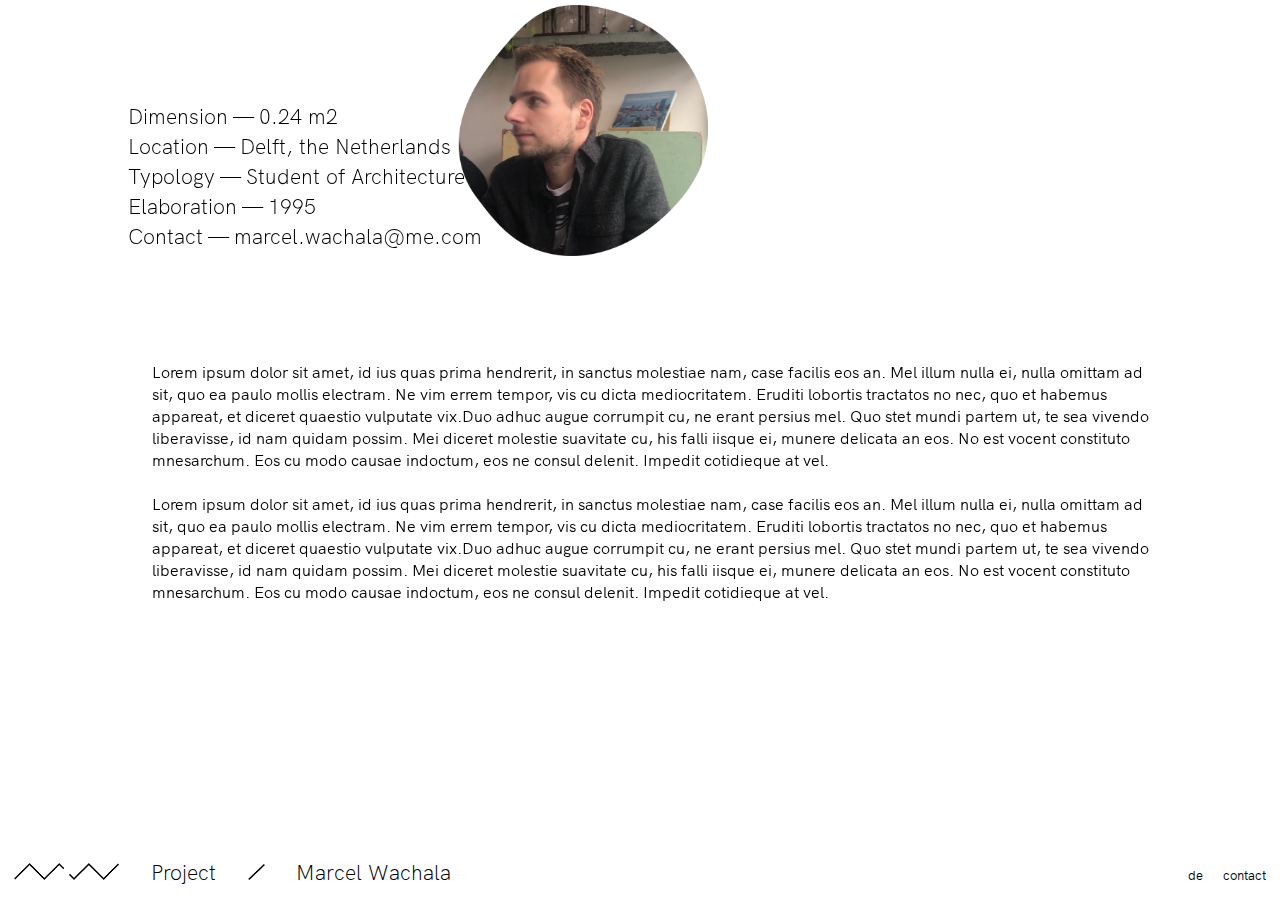
==== contact.html @ 0041d4db "b3" ====
<!DOCTYPE html>
<html>

<head>
    <meta charset="utf-8" />
    <meta name="viewport" content="width=device-width,initial-scale=1,user-scalable=yes">
    <title>Marcel Wachala — Portfolio</title>
    <link rel="icon" type="image/png" href="img/icons/squareLogo.png">
    <link rel="stylesheet" href="css/style6.css" />
    <script type="text/javascript" src="js/jquery-3.1.1.min.js"></script>
    <script type="text/javascript" src="js/C.js"></script>
    <script type="text/javascript" src="js/height.js"></script>
     <script type="text/javascript" src="js/me.js"></script>
</head>

<body>

    <div class="Container">
        <div class="subContainer">
            <div id="words">
                <div id="info">
                    <div id="list">
                        <h1>
                            Dimension — 0.24 m2<br>
                            Location — Delft, the Netherlands<br>
                            Typology — Student of Architecture<br>
                            Elaboration — 1995<br>
                            Contact — <a href="mailto:marcel.wachala@me.com"> marcel.wachala@me.com</a><br>
                        </h1>
                    </div>
                        <div id="text">
                            <p>
                                Lorem ipsum dolor sit amet, id ius quas prima hendrerit, in sanctus molestiae nam, case facilis eos an. Mel illum nulla ei, nulla omittam ad sit, quo ea paulo mollis electram. Ne vim errem tempor, vis cu dicta mediocritatem. Eruditi lobortis tractatos no nec, quo et habemus appareat, et diceret quaestio vulputate vix.Duo adhuc augue corrumpit cu, ne erant persius mel. Quo stet mundi partem ut, te sea vivendo liberavisse, id nam quidam possim. Mei diceret molestie suavitate cu, his falli iisque ei, munere delicata an eos. No est vocent constituto mnesarchum. Eos cu modo causae indoctum, eos ne consul delenit. Impedit cotidieque at vel.
                                <br><br>
                                Lorem ipsum dolor sit amet, id ius quas prima hendrerit, in sanctus molestiae nam, case facilis eos an. Mel illum nulla ei, nulla omittam ad sit, quo ea paulo mollis electram. Ne vim errem tempor, vis cu dicta mediocritatem. Eruditi lobortis tractatos no nec, quo et habemus appareat, et diceret quaestio vulputate vix.Duo adhuc augue corrumpit cu, ne erant persius mel. Quo stet mundi partem ut, te sea vivendo liberavisse, id nam quidam possim. Mei diceret molestie suavitate cu, his falli iisque ei, munere delicata an eos. No est vocent constituto mnesarchum. Eos cu modo causae indoctum, eos ne consul delenit. Impedit cotidieque at vel.
                            </p>
                        </div>
                    </div>
                </div>
            </div>
        </div>

    <div style="overflow:hidden;">
        <img id="me" src="img/contact/me.png" alt="missing image" />
    </div>

    <div class="navbar">
        <a style="cursor: pointer" onclick="javascript: window.location = 'index.html';" id="logo"><img src="img/icons/logoR.png" alt="missing picture" /></a>
        <div class="dropup">
            <button class="dropbtn">Project</button>
            <div class="dropup-content">
                <a id="01" style="cursor: pointer" onclick="javascript: window.location = 'InfozentraleAufDemVollgut.html';">01</a>
                <a id="02" style="cursor: pointer" onclick="javascript: window.location = 'SuperSalon36.html';">02</a>
                <a id="03" style="cursor: pointer" onclick="javascript: window.location = 'MuseumOfTwo.html';">03</a>
                <a id="04" style="cursor: pointer" onclick="javascript: window.location = 'DriveInLiving.html';">04</a>
            </div>
        </div>
        <div class="titles">
            <span id="slash"><img src="img/icons/slash.png" alt="missing picture" /></span>
            <span id="MW">M<wbr>a<wbr>r<wbr>c<wbr>e<wbr>l W<wbr>a<wbr>c<wbr>h<wbr>a<wbr>l<wbr>a<wbr> <wbr></span>
            <span id="INZE">I<wbr>n<wbr>f<wbr>o<wbr>z<wbr>e<wbr>n<wbr>t<wbr>r<wbr>a<wbr>l<wbr>e a<wbr>u<wbr>f d<wbr>e<wbr>m V<wbr>o<wbr>l<wbr>l<wbr>g<wbr>u<wbr>t<wbr> <wbr></span>
            <span id="SUSA">S<wbr>u<wbr>p<wbr>e<wbr>r S<wbr>a<wbr>l<wbr>o<wbr>n 3<wbr>6<wbr> <wbr></span>
            <span id="MOT">M<wbr>u<wbr>s<wbr>e<wbr>u<wbr>m o<wbr>f T<wbr>w<wbr>o<wbr> <wbr></span>
            <span id="DIL">D<wbr>r<wbr>i<wbr>v<wbr>e I<wbr>n, L<wbr>i<wbr>v<wbr>i<wbr>n<wbr>g<wbr> <wbr></span>
        </div>
        <div class="right">
            <a class="extra" style="cursor: pointer" onclick="javascript: window.location = '#home';">de</a>
            <a class="extra" id="con" style="cursor: pointer" onclick="javascript: window.location = 'contact.html';">contact</a>
        </div>
    </div>
</body>

</div>
</body>

</html>
---- css/style6.css ----
/* BASE SETTINGS */
body {
    margin: 0;
    height: 100%;
    -webkit-text-size-adjust: 100%;
}

::-moz-selection {
    color: #1898f8;
    background: transparent;
    text-shadow: none;
}

::selection {
    color: #1898f8;
    background: transparent;
    text-shadow: none;
}

@font-face {
    font-family: HKGroteskRegular;
    src: url("../fonts/hkgrotesk-regular-webfont.woff2") format("woff2"),
        url("fonts/hkgrotesk-regular-webfont.woff") format("woff");
}

@font-face {
    font-family: HKGroteskLight;
    src: url("../fonts/hkgrotesk-light-webfont.woff2") format("woff2"),
        url("fonts/hkgrotesk-light-webfont.woff") format("woff");
}

/* NAVBAR */

a {
    color: black;
    text-decoration: none;
}

a:hover {
    color: red;
    text-decoration: none;
}

p {
    font-family: HKGroteskRegular;
}

.navbar {
    background-color: white;
    position: fixed;
    bottom: 0;
    left: 14px;
    width: calc(100% - 28px);
}

#logo {
    display: inline;
    background-color: transparent;
    padding: 14px;
    padding-left: 0px;
}

#logo img {
    height: 17px;
}

.dropup {
    position: relative;
    display: inline-block;
}

.dropbtn {
    background-color: transparent;
    color: black;
    padding: 14px;
    font-size: 21px;
    font-family: HKGroteskLight;
    border: none;
}

.dropup-content {
    display: none;
    position: absolute;
    background-color: white;
    width: 92.86px;
    bottom: 53px;
    z-index: 1;
}

.dropup-content a {
    color: black;
    padding: 16px;
    text-decoration: none;
    display: block;
    text-align: center;
    font-size: 21px;
    font-family: HKGroteskLight;
}

.titles {
    color: black;
    display: inline;
    hyphens: manual;
    padding-left: 14px;
    font-size: 21px;
    font-family: HKGroteskLight;
    line-height: 53px;
}

.right {
    display: inline;
    float: right;
    padding-top: 23px;
    padding-bottom: 16px;
}

.extra {
    padding: 16px;
    padding-right: 0px;
    font-size: 13px;
    font-family: HKGroteskRegular;
    text-decoration: none;
    color: black;
    text-align: center;
}

#slash img {
    height: 16.5px;
}

#slash {
    padding-right: 25px;
    display: inline;
}

#PH {
    padding-left: 47.5px;
    background: transparent;
    color: transparent;
    display: none;
    -webkit-touch-callout: none;
    -webkit-user-select: none;
    -khtml-user-select: none;
    -moz-user-select: none;
    -ms-user-select: none;
    user-select: none;
}

#PH::-moz-selection #PH {
    color: transparent;
    background: transparent;
    text-shadow: none;
}

#PH::selection {
    color: transparent;
    background: transparent;
    text-shadow: none;
}

#MW {
    display: inline;
    padding-right: 114.98px;
}

#INZE {
    display: none;
}

#SUSA {
    display: none;
    padding-right: 125px;
}

#MOT {
    display: none;
    padding-right: 116.01px;
}

#DIL {
    display: none;
    padding-right: 127.56px;
}

.dropup-content a:hover {
    color: #ff0000;
}

.dropup:hover .dropup-content {
    display: block;
}

.extra:hover {
    color: #ff0000;
}

/* SLIDER */

h1 {
    font-family: HKGroteskLight;
    font-weight: normal;
    font-size: 21px;
}

#info {
    max-width: 1800px;
    position: relative;
    left: 50%;
    transform: translate(-50%, 50%);
}

#list {
    margin-left: 10%;
    margin-left: 10%;
    margin-top: 50px;
    display: block;
    max-width: 1000px;
    float: left;
}

#text {
    display: block;
    margin-right: 10%;
    margin-left: 10%;
    max-width: 1000px;
    margin-top: 80px;
    padding-bottom: 116px;
    float: right;
}

* {
    box-sizing: border-box;
}

/* SLIDER CONTAINS */

.Container {
    width: 100%;
    height: 100vh;
}

.mySlides {
    display: none;
}

.subContainer {
    position: absolute;
    width: 100%;
    top: 35.84px;
}

.Picture {
    max-height: 100%;
    max-width: calc(100% - 71.68px);
    position: relative;
    top: 50%;
    left: 50%;
    transform: translate(-50%, -50%);
}

/* Next Button */

.arrowL {
    height: 31px;
    margin: 7px;
    opacity: 0%;
}

.arrowR {
    height: 31px;
    margin: 7px;
    opacity: 0%;
}

.next {
    cursor: url("../img/icons/arrow_right.png") 2 2, auto;
    position: absolute;
    right: 0;
    width: auto;
    padding-left: 50%;
}

/* Prev Button */

.prev {
    cursor: url("../img/icons/arrow_left.png"), auto;
    position: absolute;
    width: auto;
    padding-right: 50%;
}

@media (hover: none) {
    .arrowL {
        opacity: 100%;
    }

    .arrowR {
        opacity: 100%;
    }

    .next {
        cursor: pointer;
    }

    .prev {
        cursor: pointer;
    }
}

.skipper {
    position: absolute;
    top: 23px;
    right: 0;
    transform: rotate(-90deg) translate(-28.32px, +28.32px);
    font-family: HKGroteskRegular;
    font-size: 13px;
    padding: 12px;
}

.skipper:hover {
    color: red;
}

#me {
    position: fixed;
    display: block;
    z-index: -1;
    top: 5px;
    left: calc(10% + 330px);
    width: 250px;
}

@media screen and (max-width: 700px) {
    #me {
        left: calc(10% + 300px);
    }

    #list {
        margin-top: 130px;
    }
}
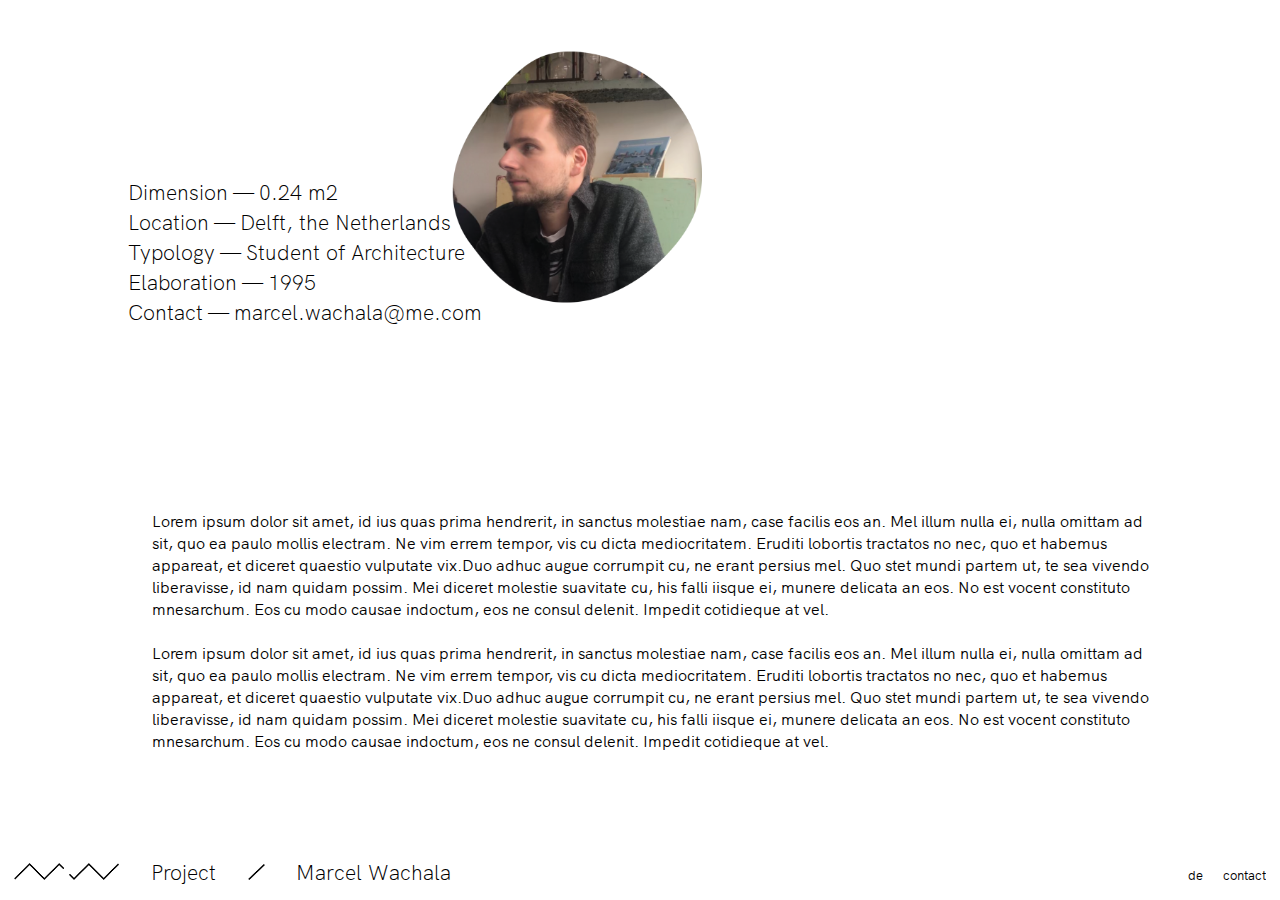
==== commit f0c63950: "b4" ====
--- a/contact.html
+++ b/contact.html
@@ -10,13 +10,13 @@
     <script type="text/javascript" src="js/jquery-3.1.1.min.js"></script>
     <script type="text/javascript" src="js/C.js"></script>
     <script type="text/javascript" src="js/height.js"></script>
-     <script type="text/javascript" src="js/me.js"></script>
+    <script type="text/javascript" src="js/me.js"></script>
 </head>
 
 <body>
 
     <div class="Container">
-        <div class="subContainer">
+        <div class="subContainer" style="overflow-x: hidden;">
             <div id="words">
                 <div id="info">
                     <div id="list">
@@ -28,20 +28,19 @@
                             Contact — <a href="mailto:marcel.wachala@me.com"> marcel.wachala@me.com</a><br>
                         </h1>
                     </div>
-                        <div id="text">
-                            <p>
-                                Lorem ipsum dolor sit amet, id ius quas prima hendrerit, in sanctus molestiae nam, case facilis eos an. Mel illum nulla ei, nulla omittam ad sit, quo ea paulo mollis electram. Ne vim errem tempor, vis cu dicta mediocritatem. Eruditi lobortis tractatos no nec, quo et habemus appareat, et diceret quaestio vulputate vix.Duo adhuc augue corrumpit cu, ne erant persius mel. Quo stet mundi partem ut, te sea vivendo liberavisse, id nam quidam possim. Mei diceret molestie suavitate cu, his falli iisque ei, munere delicata an eos. No est vocent constituto mnesarchum. Eos cu modo causae indoctum, eos ne consul delenit. Impedit cotidieque at vel.
-                                <br><br>
-                                Lorem ipsum dolor sit amet, id ius quas prima hendrerit, in sanctus molestiae nam, case facilis eos an. Mel illum nulla ei, nulla omittam ad sit, quo ea paulo mollis electram. Ne vim errem tempor, vis cu dicta mediocritatem. Eruditi lobortis tractatos no nec, quo et habemus appareat, et diceret quaestio vulputate vix.Duo adhuc augue corrumpit cu, ne erant persius mel. Quo stet mundi partem ut, te sea vivendo liberavisse, id nam quidam possim. Mei diceret molestie suavitate cu, his falli iisque ei, munere delicata an eos. No est vocent constituto mnesarchum. Eos cu modo causae indoctum, eos ne consul delenit. Impedit cotidieque at vel.
-                            </p>
-                        </div>
+                    <span id="bun">
+                        <img id="me" src="img/contact/me.png" alt="missing image" />
+                    </span>
+                    <div id="text">
+                        <p>
+                            Lorem ipsum dolor sit amet, id ius quas prima hendrerit, in sanctus molestiae nam, case facilis eos an. Mel illum nulla ei, nulla omittam ad sit, quo ea paulo mollis electram. Ne vim errem tempor, vis cu dicta mediocritatem. Eruditi lobortis tractatos no nec, quo et habemus appareat, et diceret quaestio vulputate vix.Duo adhuc augue corrumpit cu, ne erant persius mel. Quo stet mundi partem ut, te sea vivendo liberavisse, id nam quidam possim. Mei diceret molestie suavitate cu, his falli iisque ei, munere delicata an eos. No est vocent constituto mnesarchum. Eos cu modo causae indoctum, eos ne consul delenit. Impedit cotidieque at vel.
+                            <br><br>
+                            Lorem ipsum dolor sit amet, id ius quas prima hendrerit, in sanctus molestiae nam, case facilis eos an. Mel illum nulla ei, nulla omittam ad sit, quo ea paulo mollis electram. Ne vim errem tempor, vis cu dicta mediocritatem. Eruditi lobortis tractatos no nec, quo et habemus appareat, et diceret quaestio vulputate vix.Duo adhuc augue corrumpit cu, ne erant persius mel. Quo stet mundi partem ut, te sea vivendo liberavisse, id nam quidam possim. Mei diceret molestie suavitate cu, his falli iisque ei, munere delicata an eos. No est vocent constituto mnesarchum. Eos cu modo causae indoctum, eos ne consul delenit. Impedit cotidieque at vel.
+                        </p>
                     </div>
                 </div>
             </div>
         </div>
-
-    <div style="overflow:hidden;">
-        <img id="me" src="img/contact/me.png" alt="missing image" />
     </div>
 
     <div class="navbar">
--- a/css/style6.css
+++ b/css/style6.css
@@ -212,7 +212,7 @@
 #list {
     margin-left: 10%;
     margin-left: 10%;
-    margin-top: 50px;
+    margin-top: 0px;
     display: block;
     max-width: 1000px;
     float: left;
@@ -322,20 +322,22 @@
 }
 
 #me {
-    position: fixed;
-    display: block;
+    display: block;
+    position: relative;
+    top: -110px;
     z-index: -1;
-    top: 5px;
-    left: calc(10% + 330px);
+    left: -30px;
     width: 250px;
 }
 
-@media screen and (max-width: 700px) {
+@media only screen and (max-width: 665px) {
     #me {
-        left: calc(10% + 300px);
-    }
-
+        position: absolute;
+        left: calc(100% - 150px);
+        top:0px;
+    }
+    
     #list {
-        margin-top: 130px;
-    }
-}
+        margin-top: 150px;
+    }
+}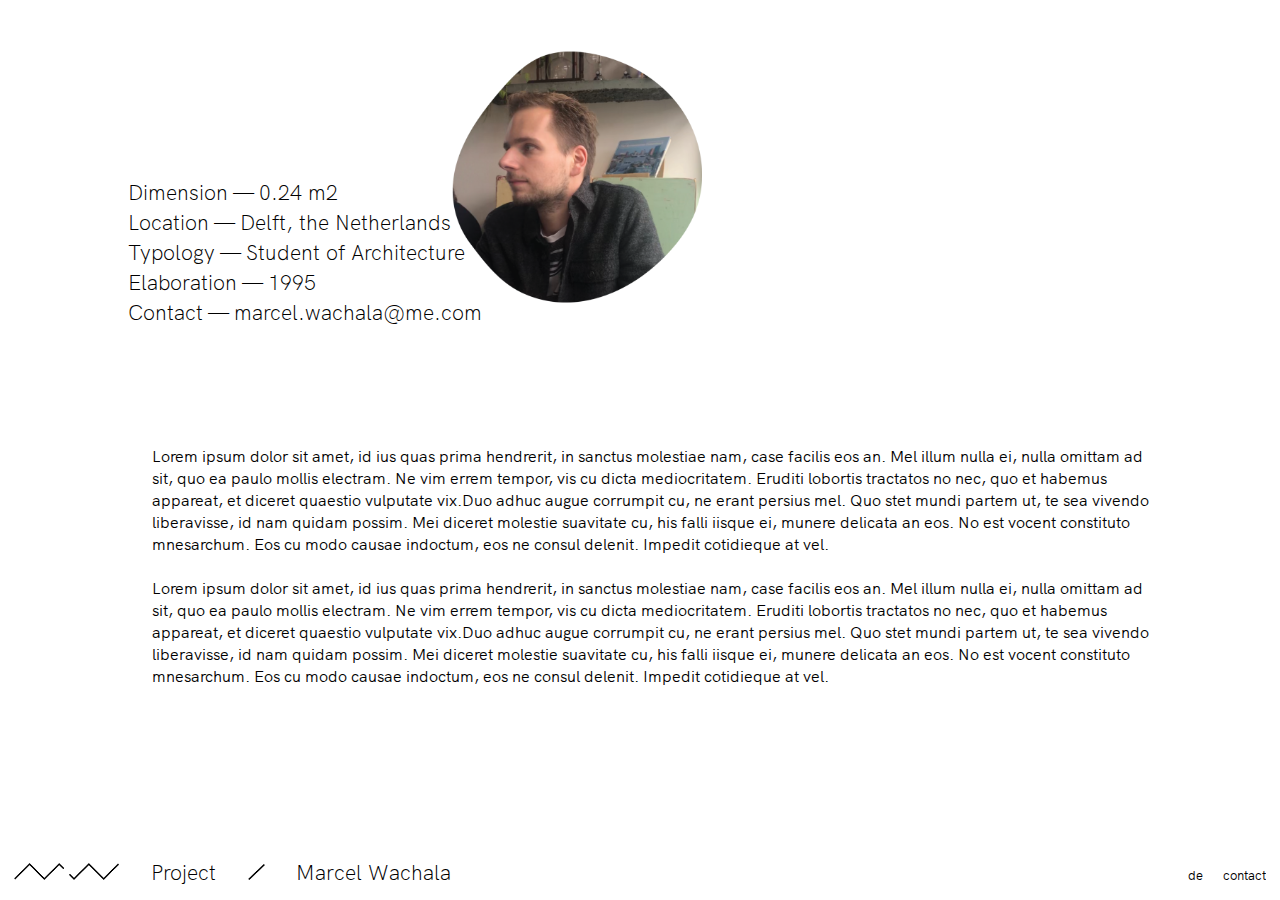
==== commit d0dc2636: "b5" ====
--- a/contact.html
+++ b/contact.html
@@ -16,7 +16,7 @@
 <body>
 
     <div class="Container">
-        <div class="subContainer" style="overflow-x: hidden;">
+        <div class="subContainer" style="overflow-x:hidden;">
             <div id="words">
                 <div id="info">
                     <div id="list">
@@ -28,10 +28,10 @@
                             Contact — <a href="mailto:marcel.wachala@me.com"> marcel.wachala@me.com</a><br>
                         </h1>
                     </div>
-                    <span id="bun">
+                    <div>
                         <img id="me" src="img/contact/me.png" alt="missing image" />
-                    </span>
-                    <div id="text">
+                    </div>
+                    <div id="text" style="overflow:auto;">
                         <p>
                             Lorem ipsum dolor sit amet, id ius quas prima hendrerit, in sanctus molestiae nam, case facilis eos an. Mel illum nulla ei, nulla omittam ad sit, quo ea paulo mollis electram. Ne vim errem tempor, vis cu dicta mediocritatem. Eruditi lobortis tractatos no nec, quo et habemus appareat, et diceret quaestio vulputate vix.Duo adhuc augue corrumpit cu, ne erant persius mel. Quo stet mundi partem ut, te sea vivendo liberavisse, id nam quidam possim. Mei diceret molestie suavitate cu, his falli iisque ei, munere delicata an eos. No est vocent constituto mnesarchum. Eos cu modo causae indoctum, eos ne consul delenit. Impedit cotidieque at vel.
                             <br><br>
@@ -68,8 +68,4 @@
         </div>
     </div>
 </body>
-
-</div>
-</body>
-
 </html>
--- a/css/style6.css
+++ b/css/style6.css
@@ -223,7 +223,7 @@
     margin-right: 10%;
     margin-left: 10%;
     max-width: 1000px;
-    margin-top: 80px;
+    margin-top: 15px;
     padding-bottom: 116px;
     float: right;
 }
@@ -340,4 +340,16 @@
     #list {
         margin-top: 150px;
     }
+}
+
+@media only screen and (max-width: 485px) {
+    #me {
+        position: absolute;
+        left: calc(100% - 230px);
+        top:0px;
+    }
+    
+    #list {
+        margin-top: 240px;
+    }
 }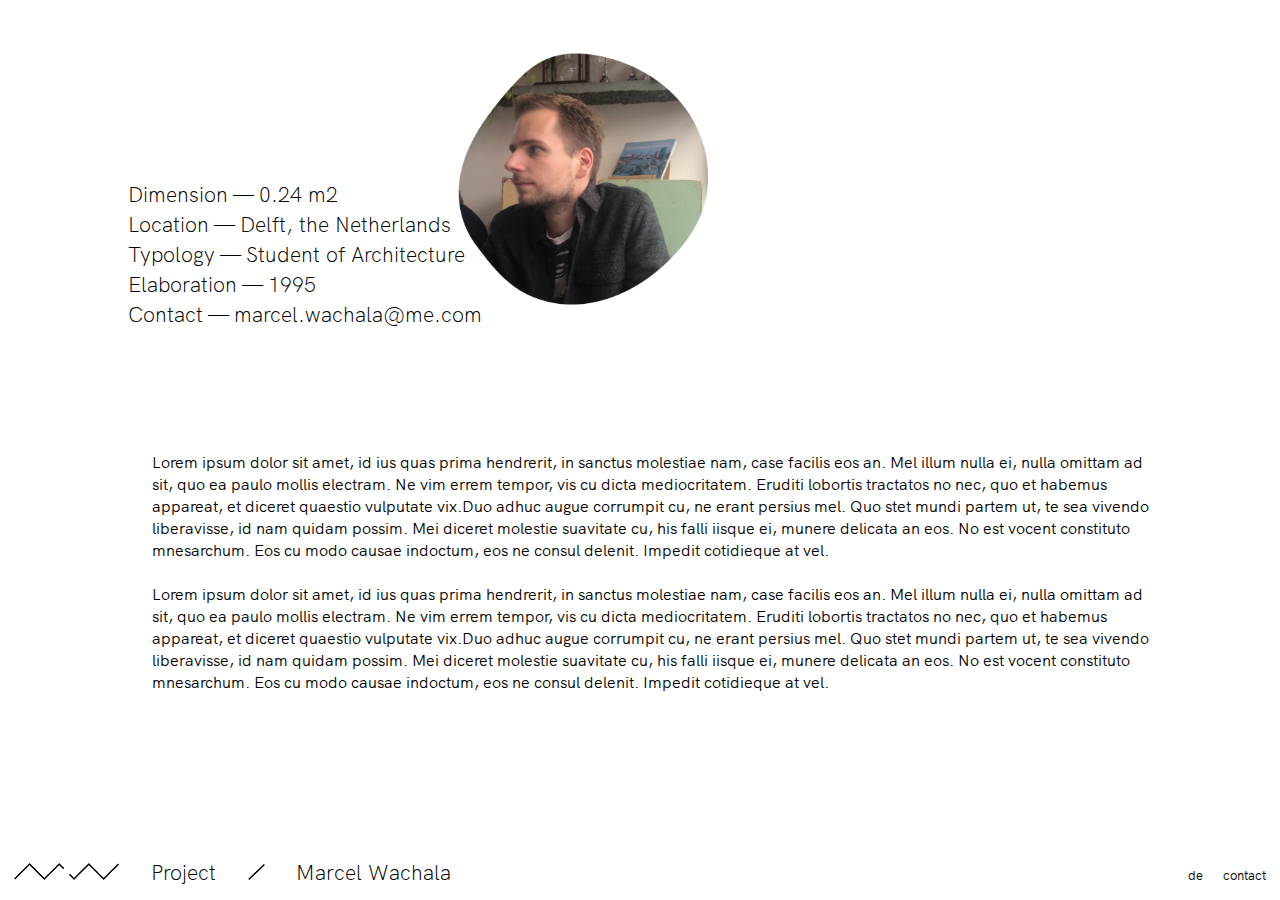
==== commit 4c554637: "b7" ====
--- a/contact.html
+++ b/contact.html
@@ -10,13 +10,12 @@
     <script type="text/javascript" src="js/jquery-3.1.1.min.js"></script>
     <script type="text/javascript" src="js/C.js"></script>
     <script type="text/javascript" src="js/height.js"></script>
-    <script type="text/javascript" src="js/me.js"></script>
 </head>
 
 <body>
 
     <div class="Container">
-        <div class="subContainer" style="overflow-x:hidden;">
+        <div class="subContainer">
             <div id="words">
                 <div id="info">
                     <div id="list">
@@ -31,7 +30,7 @@
                     <div>
                         <img id="me" src="img/contact/me.png" alt="missing image" />
                     </div>
-                    <div id="text" style="overflow:auto;">
+                    <div id="text">
                         <p>
                             Lorem ipsum dolor sit amet, id ius quas prima hendrerit, in sanctus molestiae nam, case facilis eos an. Mel illum nulla ei, nulla omittam ad sit, quo ea paulo mollis electram. Ne vim errem tempor, vis cu dicta mediocritatem. Eruditi lobortis tractatos no nec, quo et habemus appareat, et diceret quaestio vulputate vix.Duo adhuc augue corrumpit cu, ne erant persius mel. Quo stet mundi partem ut, te sea vivendo liberavisse, id nam quidam possim. Mei diceret molestie suavitate cu, his falli iisque ei, munere delicata an eos. No est vocent constituto mnesarchum. Eos cu modo causae indoctum, eos ne consul delenit. Impedit cotidieque at vel.
                             <br><br>
--- a/css/style6.css
+++ b/css/style6.css
@@ -210,7 +210,7 @@
 }
 
 #list {
-    margin-left: 10%;
+    margin-right: 10%;
     margin-left: 10%;
     margin-top: 0px;
     display: block;
@@ -322,34 +322,22 @@
 }
 
 #me {
-    display: block;
+    display: inline-block;
     position: relative;
     top: -110px;
     z-index: -1;
-    left: -30px;
+    left: -11.9%;
     width: 250px;
 }
 
-@media only screen and (max-width: 665px) {
+@media only screen and (max-width: 750px) {
     #me {
         position: absolute;
-        left: calc(100% - 150px);
+        left: calc(100% - 260px);
         top:0px;
     }
     
     #list {
-        margin-top: 150px;
-    }
-}
-
-@media only screen and (max-width: 485px) {
-    #me {
-        position: absolute;
-        left: calc(100% - 230px);
-        top:0px;
-    }
-    
-    #list {
-        margin-top: 240px;
+        margin-top: 250px;
     }
 }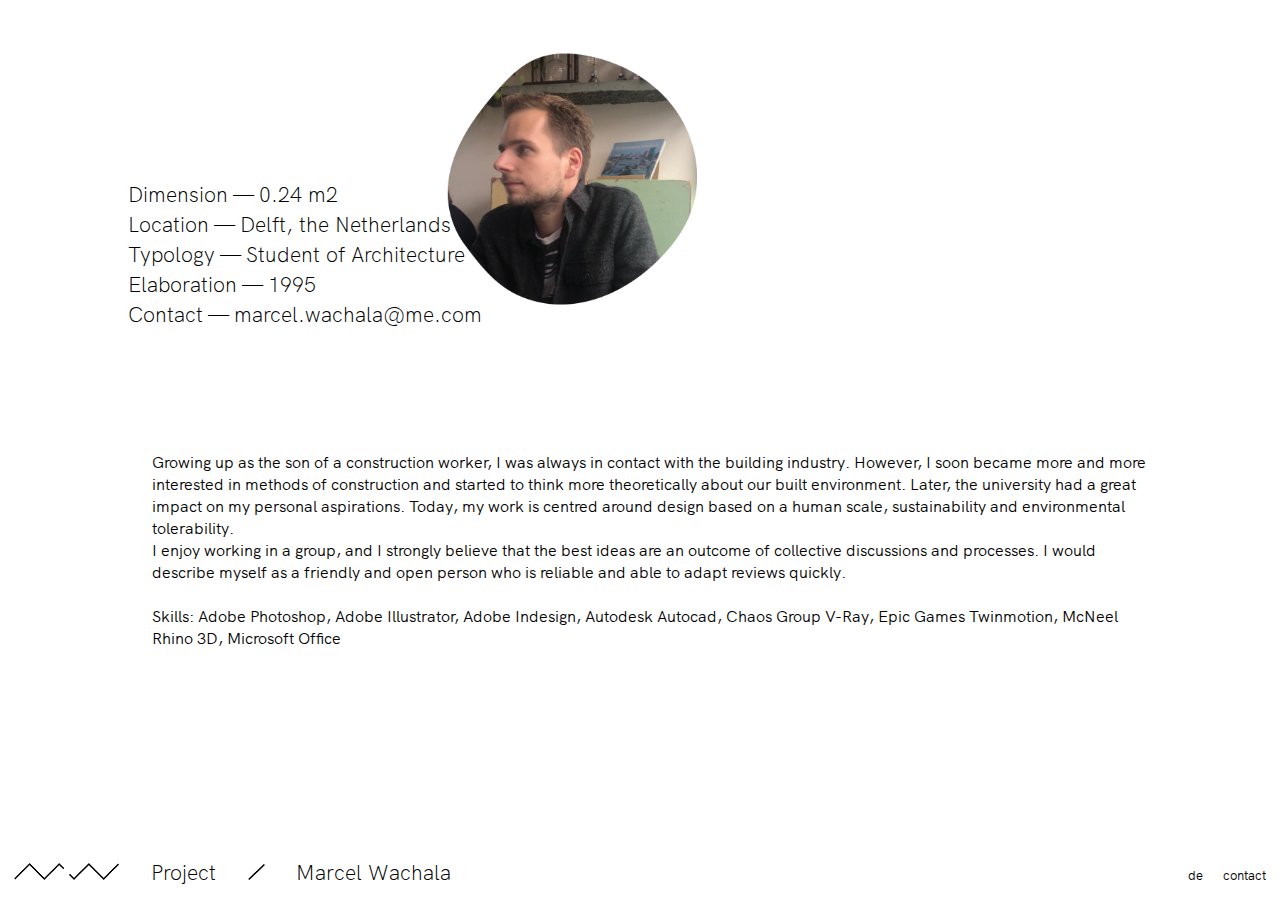
==== commit d33da38b: "de" ====
--- a/contact.html
+++ b/contact.html
@@ -32,9 +32,10 @@
                     </div>
                     <div id="text">
                         <p>
-                            Lorem ipsum dolor sit amet, id ius quas prima hendrerit, in sanctus molestiae nam, case facilis eos an. Mel illum nulla ei, nulla omittam ad sit, quo ea paulo mollis electram. Ne vim errem tempor, vis cu dicta mediocritatem. Eruditi lobortis tractatos no nec, quo et habemus appareat, et diceret quaestio vulputate vix.Duo adhuc augue corrumpit cu, ne erant persius mel. Quo stet mundi partem ut, te sea vivendo liberavisse, id nam quidam possim. Mei diceret molestie suavitate cu, his falli iisque ei, munere delicata an eos. No est vocent constituto mnesarchum. Eos cu modo causae indoctum, eos ne consul delenit. Impedit cotidieque at vel.
+                            Growing up as the son of a construction worker, I was always in contact with the building industry. However, I soon became more and more interested in methods of construction and started to think more theoretically about our built environment. Later, the university had a great impact on my personal aspirations. Today, my work is centred around design based on a human scale, sustainability and environmental tolerability.<br>
+                            I enjoy working in a group, and I strongly believe that the best ideas are an outcome of collective discussions and processes. I would describe myself as a friendly and open person who is reliable and able to adapt reviews quickly.
                             <br><br>
-                            Lorem ipsum dolor sit amet, id ius quas prima hendrerit, in sanctus molestiae nam, case facilis eos an. Mel illum nulla ei, nulla omittam ad sit, quo ea paulo mollis electram. Ne vim errem tempor, vis cu dicta mediocritatem. Eruditi lobortis tractatos no nec, quo et habemus appareat, et diceret quaestio vulputate vix.Duo adhuc augue corrumpit cu, ne erant persius mel. Quo stet mundi partem ut, te sea vivendo liberavisse, id nam quidam possim. Mei diceret molestie suavitate cu, his falli iisque ei, munere delicata an eos. No est vocent constituto mnesarchum. Eos cu modo causae indoctum, eos ne consul delenit. Impedit cotidieque at vel.
+                            Skills: Adobe Photoshop, Adobe Illustrator, Adobe Indesign, Autodesk Autocad, Chaos Group V-Ray, Epic Games Twinmotion, McNeel Rhino 3D, Microsoft Office
                         </p>
                     </div>
                 </div>
@@ -62,9 +63,10 @@
             <span id="DIL">D<wbr>r<wbr>i<wbr>v<wbr>e I<wbr>n, L<wbr>i<wbr>v<wbr>i<wbr>n<wbr>g<wbr> <wbr></span>
         </div>
         <div class="right">
-            <a class="extra" style="cursor: pointer" onclick="javascript: window.location = '#home';">de</a>
+            <a class="extra" style="cursor: pointer" onclick="javascript: window.location = 'contactDE.html';">de</a>
             <a class="extra" id="con" style="cursor: pointer" onclick="javascript: window.location = 'contact.html';">contact</a>
         </div>
     </div>
 </body>
+
 </html>
--- a/css/style6.css
+++ b/css/style6.css
@@ -210,7 +210,6 @@
 }
 
 #list {
-    margin-right: 10%;
     margin-left: 10%;
     margin-top: 0px;
     display: block;
@@ -326,11 +325,11 @@
     position: relative;
     top: -110px;
     z-index: -1;
-    left: -11.9%;
+    left: -35px;
     width: 250px;
 }
 
-@media only screen and (max-width: 750px) {
+@media only screen and (max-width: 700px) {
     #me {
         position: absolute;
         left: calc(100% - 260px);
@@ -339,5 +338,6 @@
     
     #list {
         margin-top: 250px;
+        margin-right: 10%;
     }
 }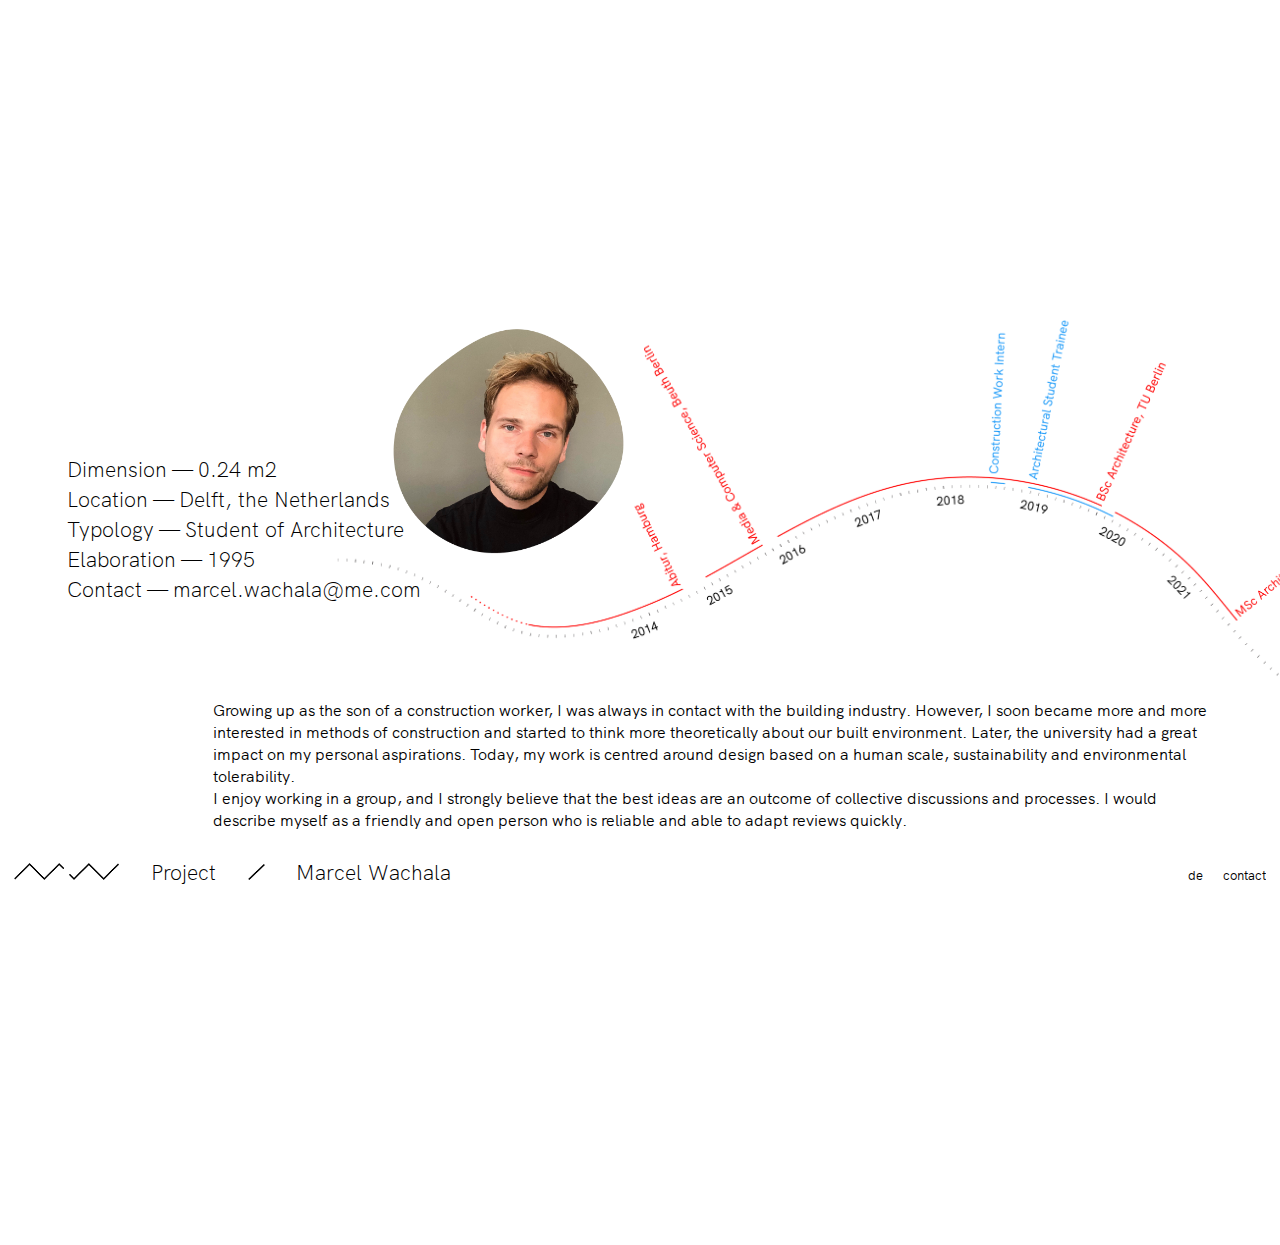
==== commit 950ae5ce: "new" ====
--- a/contact.html
+++ b/contact.html
@@ -27,8 +27,9 @@
                             Contact — <a href="mailto:marcel.wachala@me.com"> marcel.wachala@me.com</a><br>
                         </h1>
                     </div>
-                    <div>
+                    <div id="pictures">
                         <img id="me" src="img/contact/me.png" alt="missing image" />
+                        <img id="timeline" src="img/contact/timeline.png" alt="missing image" />
                     </div>
                     <div id="text">
                         <p>
--- a/css/style6.css
+++ b/css/style6.css
@@ -219,6 +219,7 @@
 
 #text {
     display: block;
+    background-color: white;
     margin-right: 10%;
     margin-left: 10%;
     max-width: 1000px;
@@ -325,8 +326,8 @@
     position: relative;
     top: -110px;
     z-index: -1;
-    left: -35px;
-    width: 250px;
+    left: -27px;
+    width: 230px;
 }
 
 @media only screen and (max-width: 700px) {
@@ -340,4 +341,13 @@
         margin-top: 250px;
         margin-right: 10%;
     }
+}
+
+#timeline {
+    position: absolute;
+    overflow: hidden;
+    top:-120px;
+    left:370px;
+    z-index: -2;
+    width: 3000px;
 }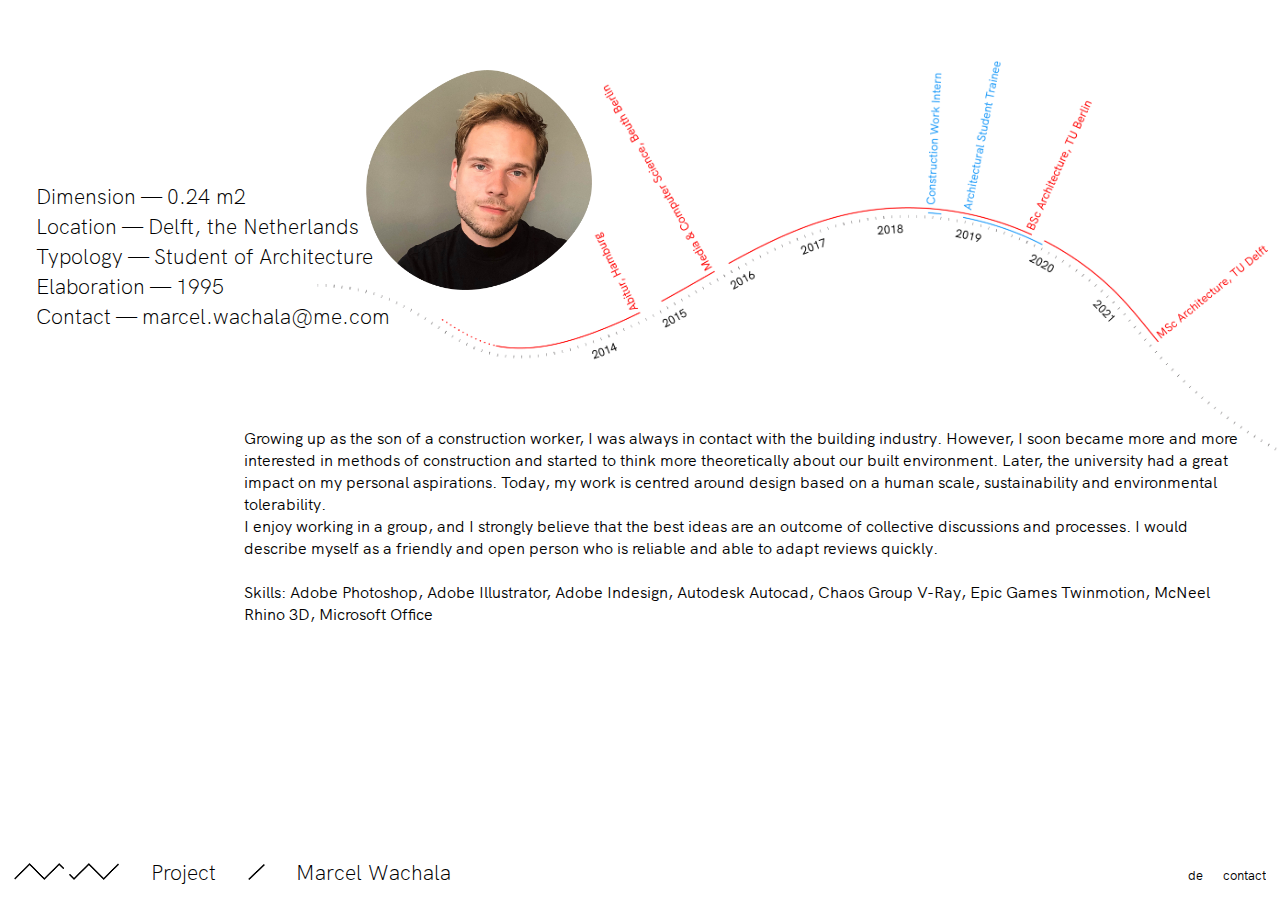
==== commit fa8469d7: "so" ====
--- a/contact.html
+++ b/contact.html
@@ -9,34 +9,43 @@
     <link rel="stylesheet" href="css/style6.css" />
     <script type="text/javascript" src="js/jquery-3.1.1.min.js"></script>
     <script type="text/javascript" src="js/C.js"></script>
-    <script type="text/javascript" src="js/height.js"></script>
+    <script type="text/javascript" src="js/heightCon.js"></script>
 </head>
 
 <body>
+    <img id="me" src="img/contact/me.png" alt="missing image" />
+    <div id="timelineHolder">
+        <img id="timeline" src="img/contact/timeline.png" alt="missing image" />
+    </div>
+    <div id="timelineR0Holder">
+        <img id="timelineR0" src="img/contact/timelineR0.png" alt="missing image" />
+        <img id="timelineR1" src="img/contact/timelineR1.png" alt="missing image" />
+    </div>
+    <img id="timelineR2" src="img/contact/timelineR2.png" alt="missing image" />
 
     <div class="Container">
+        <!--Brauche ich, keine Ahnunng warum-->
         <div class="subContainer">
-            <div id="words">
-                <div id="info">
-                    <div id="list">
-                        <h1>
-                            Dimension — 0.24 m2<br>
-                            Location — Delft, the Netherlands<br>
-                            Typology — Student of Architecture<br>
-                            Elaboration — 1995<br>
-                            Contact — <a href="mailto:marcel.wachala@me.com"> marcel.wachala@me.com</a><br>
-                        </h1>
-                    </div>
-                    <div id="pictures">
-                        <img id="me" src="img/contact/me.png" alt="missing image" />
-                        <img id="timeline" src="img/contact/timeline.png" alt="missing image" />
-                    </div>
-                    <div id="text">
+            <!--Brauche ich, keine Ahnunng warum-->
+            <div id="info">
+                <div id="moverCon"></div>
+                <div id="list">
+                    Dimension — 0.24 m2<br>
+                    Location — Delft, the Netherlands<br>
+                    Typology — Student of Architecture<br>
+                    Elaboration — 1995<br>
+                    Contact — <a href="mailto:marcel.wachala@me.com"> marcel.wachala@me.com</a><br>
+                </div>
+                <div id="buffer"></div>
+                <div id="text">
+                    <div id="subText">
                         <p>
-                            Growing up as the son of a construction worker, I was always in contact with the building industry. However, I soon became more and more interested in methods of construction and started to think more theoretically about our built environment. Later, the university had a great impact on my personal aspirations. Today, my work is centred around design based on a human scale, sustainability and environmental tolerability.<br>
-                            I enjoy working in a group, and I strongly believe that the best ideas are an outcome of collective discussions and processes. I would describe myself as a friendly and open person who is reliable and able to adapt reviews quickly.
-                            <br><br>
-                            Skills: Adobe Photoshop, Adobe Illustrator, Adobe Indesign, Autodesk Autocad, Chaos Group V-Ray, Epic Games Twinmotion, McNeel Rhino 3D, Microsoft Office
+                            <span style="background-color: white;">
+                                Growing up as the son of a construction worker, I was always in contact with the building industry. However, I soon became more and more interested in methods of construction and started to think more theoretically about our built environment. Later, the university had a great impact on my personal aspirations. Today, my work is centred around design based on a human scale, sustainability and environmental tolerability.<br>
+                                I enjoy working in a group, and I strongly believe that the best ideas are an outcome of collective discussions and processes. I would describe myself as a friendly and open person who is reliable and able to adapt reviews quickly.
+                                <br><br>
+                                Skills: Adobe Photoshop, Adobe Illustrator, Adobe Indesign, Autodesk Autocad, Chaos Group V-Ray, Epic Games Twinmotion, McNeel Rhino 3D, Microsoft Office
+                            </span>
                         </p>
                     </div>
                 </div>
--- a/css/style6.css
+++ b/css/style6.css
@@ -196,158 +196,98 @@
 
 /* SLIDER */
 
-h1 {
-    font-family: HKGroteskLight;
-    font-weight: normal;
-    font-size: 21px;
-}
-
 #info {
-    max-width: 1800px;
-    position: relative;
-    left: 50%;
-    transform: translate(-50%, 50%);
-}
-
-#list {
-    margin-left: 10%;
-    margin-top: 0px;
-    display: block;
-    max-width: 1000px;
-    float: left;
-}
-
-#text {
-    display: block;
-    background-color: white;
-    margin-right: 10%;
-    margin-left: 10%;
-    max-width: 1000px;
-    margin-top: 15px;
-    padding-bottom: 116px;
-    float: right;
-}
-
-* {
-    box-sizing: border-box;
-}
-
-/* SLIDER CONTAINS */
-
-.Container {
-    width: 100%;
-    height: 100vh;
-}
-
-.mySlides {
-    display: none;
-}
-
-.subContainer {
-    position: absolute;
-    width: 100%;
-    top: 35.84px;
-}
-
-.Picture {
-    max-height: 100%;
-    max-width: calc(100% - 71.68px);
     position: relative;
     top: 50%;
     left: 50%;
     transform: translate(-50%, -50%);
 }
 
-/* Next Button */
-
-.arrowL {
-    height: 31px;
-    margin: 7px;
-    opacity: 0%;
-}
-
-.arrowR {
-    height: 31px;
-    margin: 7px;
-    opacity: 0%;
-}
-
-.next {
-    cursor: url("../img/icons/arrow_right.png") 2 2, auto;
-    position: absolute;
-    right: 0;
-    width: auto;
-    padding-left: 50%;
-}
-
-/* Prev Button */
-
-.prev {
-    cursor: url("../img/icons/arrow_left.png"), auto;
-    position: absolute;
-    width: auto;
-    padding-right: 50%;
-}
-
-@media (hover: none) {
-    .arrowL {
-        opacity: 100%;
-    }
-
-    .arrowR {
-        opacity: 100%;
-    }
-
-    .next {
-        cursor: pointer;
-    }
-
-    .prev {
-        cursor: pointer;
-    }
-}
-
-.skipper {
-    position: absolute;
-    top: 23px;
-    right: 0;
-    transform: rotate(-90deg) translate(-28.32px, +28.32px);
-    font-family: HKGroteskRegular;
-    font-size: 13px;
-    padding: 12px;
-}
-
-.skipper:hover {
-    color: red;
-}
+#buffer {
+    display: block;
+    float: left;
+}
+
+#moverCon {
+    display: block;
+    float: left;
+}
+
+#list {
+    font-family: HKGroteskLight;
+    font-weight: normal;
+    font-size: 21px;
+    display: block;
+    max-width: 1000px;
+    float: left;
+}
+
+#text {
+    display: block;
+    max-width: 1000px;
+    float: right;
+    padding-top: 80px;
+}
+
+* {
+    box-sizing: border-box;
+}
+
+/* SLIDER CONTAINS // BRAUCHE SIE, KEINE AHNUNG WARUM */
+
+.Container {
+    width: 100%;
+    height: 100vh;
+}
+
+.subContainer {
+    position: absolute;
+    width: 100%;
+    top: 35.84px;
+}
+
+/* Images */
 
 #me {
-    display: inline-block;
-    position: relative;
-    top: -110px;
-    z-index: -1;
-    left: -27px;
-    width: 230px;
-}
-
-@media only screen and (max-width: 700px) {
-    #me {
-        position: absolute;
-        left: calc(100% - 260px);
-        top:0px;
-    }
-    
-    #list {
-        margin-top: 250px;
-        margin-right: 10%;
-    }
+    position: absolute;
+    z-index: -1;
+    height: 220px;
+}
+
+#timelineHolder {
+    position: absolute;
+    width: 100%;
+    height: 100vh;
+    overflow: hidden;
 }
 
 #timeline {
-    position: absolute;
-    overflow: hidden;
-    top:-120px;
-    left:370px;
-    z-index: -2;
-    width: 3000px;
-}+    position: relative;
+    z-index: -1;
+    height: 550px;
+}
+
+#timelineR0Holder {
+    position: absolute;
+    width: 100%;
+    height: 100vh; 
+    overflow-x: hidden;
+}
+
+#timelineR0 {
+    position: relative;
+    z-index: -1;
+    height: 200px;
+}
+
+#timelineR1 {
+    position: absolute;
+    z-index: -1;
+    height: 200px;
+}
+
+#timelineR2 {
+    position: absolute;
+    z-index: -1;
+    transform: translate(-50%, 0px);
+}
